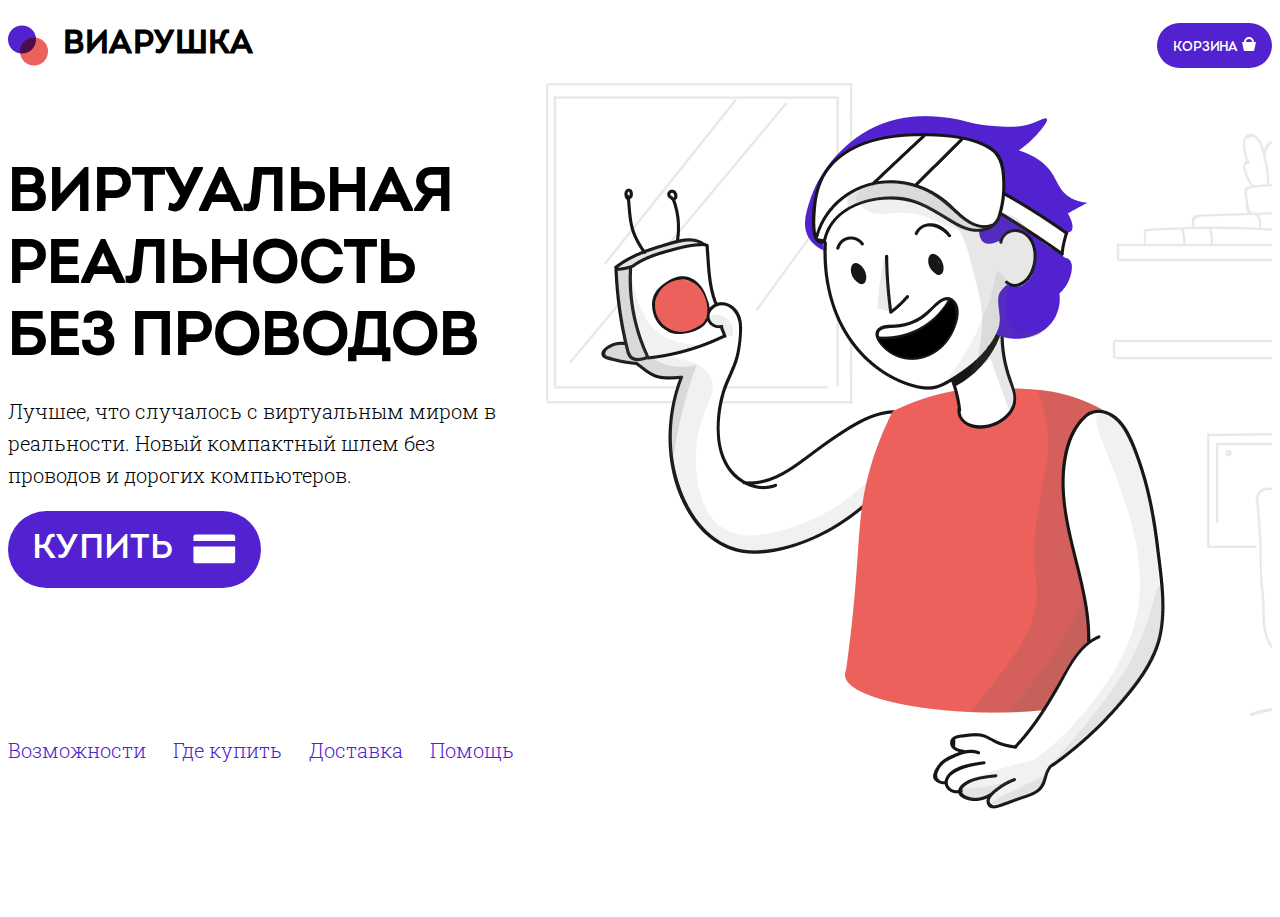
==== index.html @ 83e760bf "add two pages html" ====
<!DOCTYPE html>
<html lang="ru">

<head>
    <meta charset="UTF-8">
    <meta name="viewport" content="width=device-width, initial-scale=1.0">
    <title>Виарушка</title>

    <link rel="stylesheet icon" type="image/svg" href="assets/image/sign.svg">
    <link rel="stylesheet" type="text/css" href="assets/styles/style.css">
    <link rel="preconnect" href="https://fonts.googleapis.com">
    <link rel="preconnect" href="https://fonts.gstatic.com" crossorigin>
    <link
        href="https://fonts.googleapis.com/css2?family=Archivo+Black&family=Raleway:wght@300;600;800&family=Roboto+Slab:wght@200;300;400&family=Rubik:wght@400;500;600;700&display=swap"
        rel="stylesheet">
</head>

<body>
    <div class="container">
        <header class="header">
            <div class="header__logo">
                <img class="header__logo__img" src="./assets/image/sign.svg" alt="Логотип">
                <h1>ВИАРУШКА</h1>
            </div>
            <button class="header__button">
                КОРЗИНА
                <img class="header__button__icon" src="./assets/image/ico.svg">
            </button>

        </header>
        <div class="main_content">
            <aside class="aside">
                <p class="aside__title">ВИРТУАЛЬНАЯ РЕАЛЬНОСТЬ БЕЗ ПРОВОДОВ</p>
                <p class="aside__text">Лучшее, что случалось с виртуальным миром в реальности. Новый компактный шлем без
                    проводов и дорогих
                    компьютеров.</p>
                <button class="aside__button">КУПИТЬ
                    <img class="aside__button__icon" src="./assets/image/ico2.svg">
                </button>
                <nav class="nav">
                    <a class="nav__item" href="vr_main.html">Возможности</a>
                    <a class="nav__item" href="#">Где купить</a>
                    <a class="nav__item" href="#">Доставка</a>
                    <a class="nav__item" href="#">Помощь</a>
                </nav>
            </aside>
            <div class="aside__right">
                <img class="aside__right_picture" src="./assets/image/guy.png">
            </div>
        </div>
    </div>


    </div>
</body>

</html>
---- assets/styles/style.css ----
* {
    box-sizing: border-box;
}

html {
    margin: 0;
    padding: 0;

}

@font-face {
    font-family: 'Intro Regular';
    src: url('/assets/fonts/Intro/Intro-Regular.eot');
    src: url('/assets/fonts/Intro/Intro-Regular.eot') format('embedded-opentype'),
        url('/assets/fonts/Intro/Intro-Regular.woff') format('woff'),
        url('/assets/fonts/Intro/Intro-Regular.ttf') format('truetype');
    font-weight: normal;
    font-style: normal;
}

.container {
    max-width: 1290px;
    margin: auto;

}

.header {
    display: flex;
    flex-direction: row;
    justify-content: space-between;
    align-items: center;


}

.header__logo {
    display: flex;
    gap: 15px;
}

.header__logo__img,
.aside__button__icon {
    display: block;
}

h1 {
    font-family: 'Intro Regular';
}

.header__button {
    border-radius: 100px;
    background: var(--unnamed, #5222D0);

    font-family: 'Intro Regular';
    color: white;
    padding: 14px 16px;
    border: none;
    cursor: pointer;

}

.main_content {
    display: flex;
    flex-direction: row;
    justify-content: space-between;
}

.aside {
    display: flex;
    flex-direction: column;
    justify-content: flex-start;
    width: 40%;

}

.aside__title {
    color: var(--unnamed, #000);
    font-family: 'Intro Regular';
    font-size: 60px;
    font-style: normal;
    font-weight: 600;
    line-height: 120%;
    margin: 76px 0 0 0;
    /* 72px */
}

.aside__text {
    color: var(--unnamed, #000);
    font-family: Roboto Slab;
    font-size: 20px;
    font-style: normal;
    font-weight: 300;
    line-height: 160%;
    /* 32px */
}

.aside__button {
    display: flex;
    gap: 20px;
    align-items: center;
    justify-content: center;
    border-radius: 100px;
    background: var(--unnamed, #5222D0);
    width: 50%;
    border: none;
    padding: 21px 33px;
    margin-bottom: 146px;
    cursor: pointer;

    font-family: 'Intro Regular';
    color: var(--unnamed, #FFF);
    font-size: 35px;
    font-style: normal;
    font-weight: 400;
    line-height: normal;


}

.aside__right {

    background-image: url('../image/background.png');
    background-repeat: no-repeat;
    z-index: -1;


    height: 826px;
    width: 726px;

}

.aside__right_picture {
    padding-left: 55px;
    padding-top: 33px;
}

.nav {
    display: flex;
    flex-direction: row;
    justify-content: space-between;
}

.nav__item {
    color: #5222D0;
    font-family: Roboto Slab;
    font-size: 20px;
    font-style: normal;
    font-weight: 300;
    line-height: 160%;
    text-decoration: none;
    /* 32px */
}
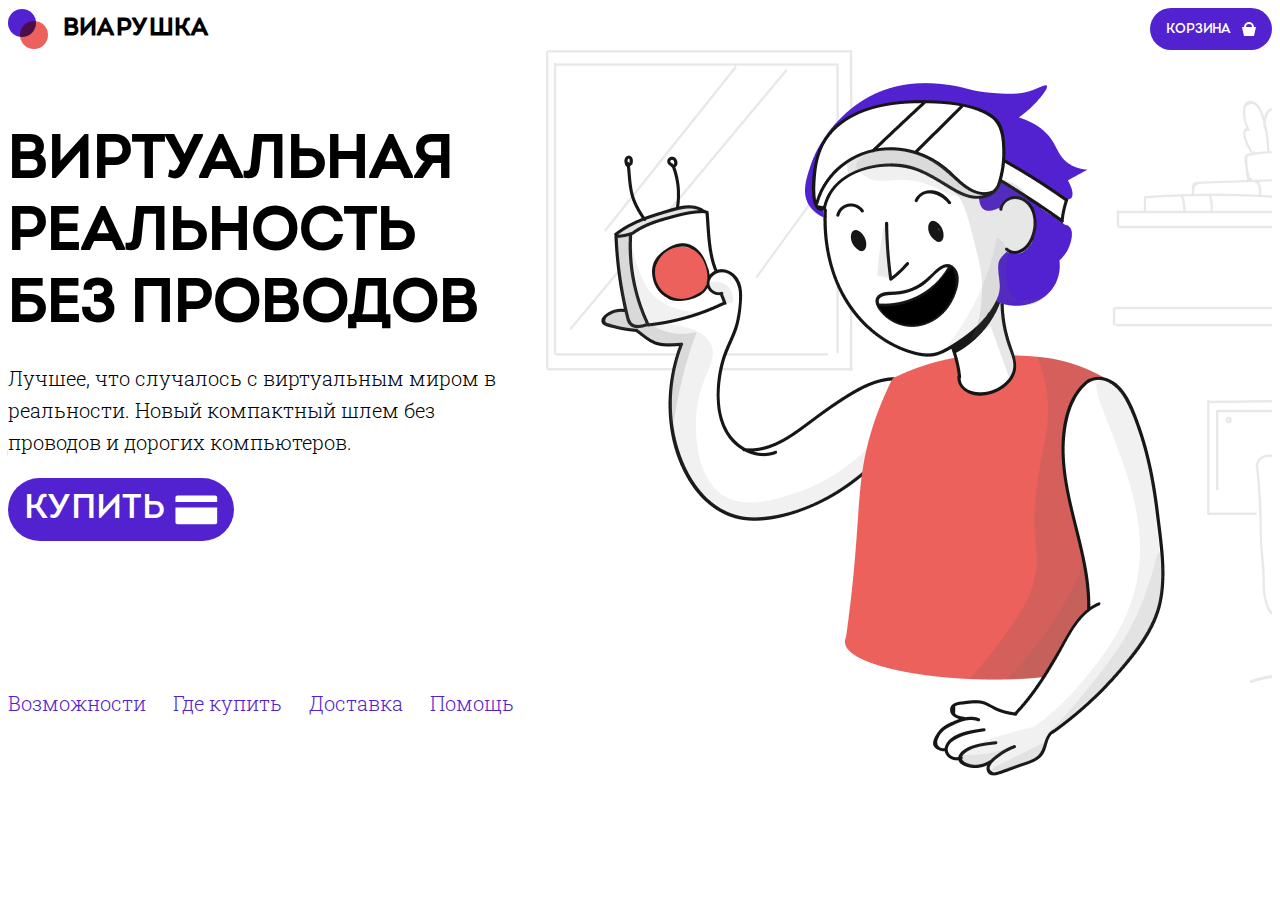
==== commit 24a5f6a3: "edit code" ====
--- a/index.html
+++ b/index.html
@@ -18,34 +18,37 @@
 <body>
     <div class="container">
         <header class="header">
-            <div class="header__logo">
-                <img class="header__logo__img" src="./assets/image/sign.svg" alt="Логотип">
-                <h1>ВИАРУШКА</h1>
+            <div class="logo-group">
+                <img class="logo-group__logo" src="./assets/image/sign.svg" alt="Логотип">
+                <span class="logo-group__title">ВИАРУШКА</span>
             </div>
-            <button class="header__button">
-                КОРЗИНА
-                <img class="header__button__icon" src="./assets/image/ico.svg">
+            <button class="button">
+                <span class="button__title">КОРЗИНА</span>
+                <img class="button__icon-cart" src="./assets/image/ico.svg">
             </button>
 
         </header>
         <div class="main_content">
             <aside class="aside">
-                <p class="aside__title">ВИРТУАЛЬНАЯ РЕАЛЬНОСТЬ БЕЗ ПРОВОДОВ</p>
+                <span class="aside__title">ВИРТУАЛЬНАЯ РЕАЛЬНОСТЬ БЕЗ ПРОВОДОВ</span>
                 <p class="aside__text">Лучшее, что случалось с виртуальным миром в реальности. Новый компактный шлем без
                     проводов и дорогих
                     компьютеров.</p>
-                <button class="aside__button">КУПИТЬ
-                    <img class="aside__button__icon" src="./assets/image/ico2.svg">
-                </button>
+                <div class="aside__button">
+                    <button class="button">
+                        <span class="button__title-buy">КУПИТЬ</span>
+                        <img class="button__icon-buy" src="./assets/image/ico2.svg">
+                    </button>
+                </div>
                 <nav class="nav">
-                    <a class="nav__item" href="vr_main.html">Возможности</a>
+                    <a class="nav__item" href="vr_main.html" target="_blank">Возможности</a>
                     <a class="nav__item" href="#">Где купить</a>
                     <a class="nav__item" href="#">Доставка</a>
                     <a class="nav__item" href="#">Помощь</a>
                 </nav>
             </aside>
-            <div class="aside__right">
-                <img class="aside__right_picture" src="./assets/image/guy.png">
+            <div class="aside-right">
+                <img class="aside-right__picture" src="./assets/image/guy.png">
             </div>
         </div>
     </div>
--- a/assets/styles/style.css
+++ b/assets/styles/style.css
@@ -33,21 +33,30 @@
 
 }
 
-.header__logo {
+.logo-group {
     display: flex;
+    align-items: center;
     gap: 15px;
 }
 
-.header__logo__img,
-.aside__button__icon {
+.logo-group__logo,
+.button__icon-cart {
     display: block;
 }
 
-h1 {
+.logo-group__title {
     font-family: 'Intro Regular';
+    font-size: 24px;
+    font-style: normal;
+    font-weight: 700;
+    line-height: 120%;
 }
 
-.header__button {
+.button {
+    display: flex;
+    align-items: center;
+    gap: 10px;
+
     border-radius: 100px;
     background: var(--unnamed, #5222D0);
 
@@ -57,6 +66,10 @@
     border: none;
     cursor: pointer;
 
+}
+
+.button__title {
+    text-transform: uppercase;
 }
 
 .main_content {
@@ -76,6 +89,7 @@
 .aside__title {
     color: var(--unnamed, #000);
     font-family: 'Intro Regular';
+    text-transform: uppercase;
     font-size: 60px;
     font-style: normal;
     font-weight: 600;
@@ -95,18 +109,12 @@
 }
 
 .aside__button {
-    display: flex;
-    gap: 20px;
-    align-items: center;
-    justify-content: center;
-    border-radius: 100px;
-    background: var(--unnamed, #5222D0);
     width: 50%;
-    border: none;
-    padding: 21px 33px;
     margin-bottom: 146px;
-    cursor: pointer;
 
+}
+
+.button__title-buy {
     font-family: 'Intro Regular';
     color: var(--unnamed, #FFF);
     font-size: 35px;
@@ -117,7 +125,7 @@
 
 }
 
-.aside__right {
+.aside-right {
 
     background-image: url('../image/background.png');
     background-repeat: no-repeat;
@@ -129,7 +137,7 @@
 
 }
 
-.aside__right_picture {
+.aside-right__picture {
     padding-left: 55px;
     padding-top: 33px;
 }
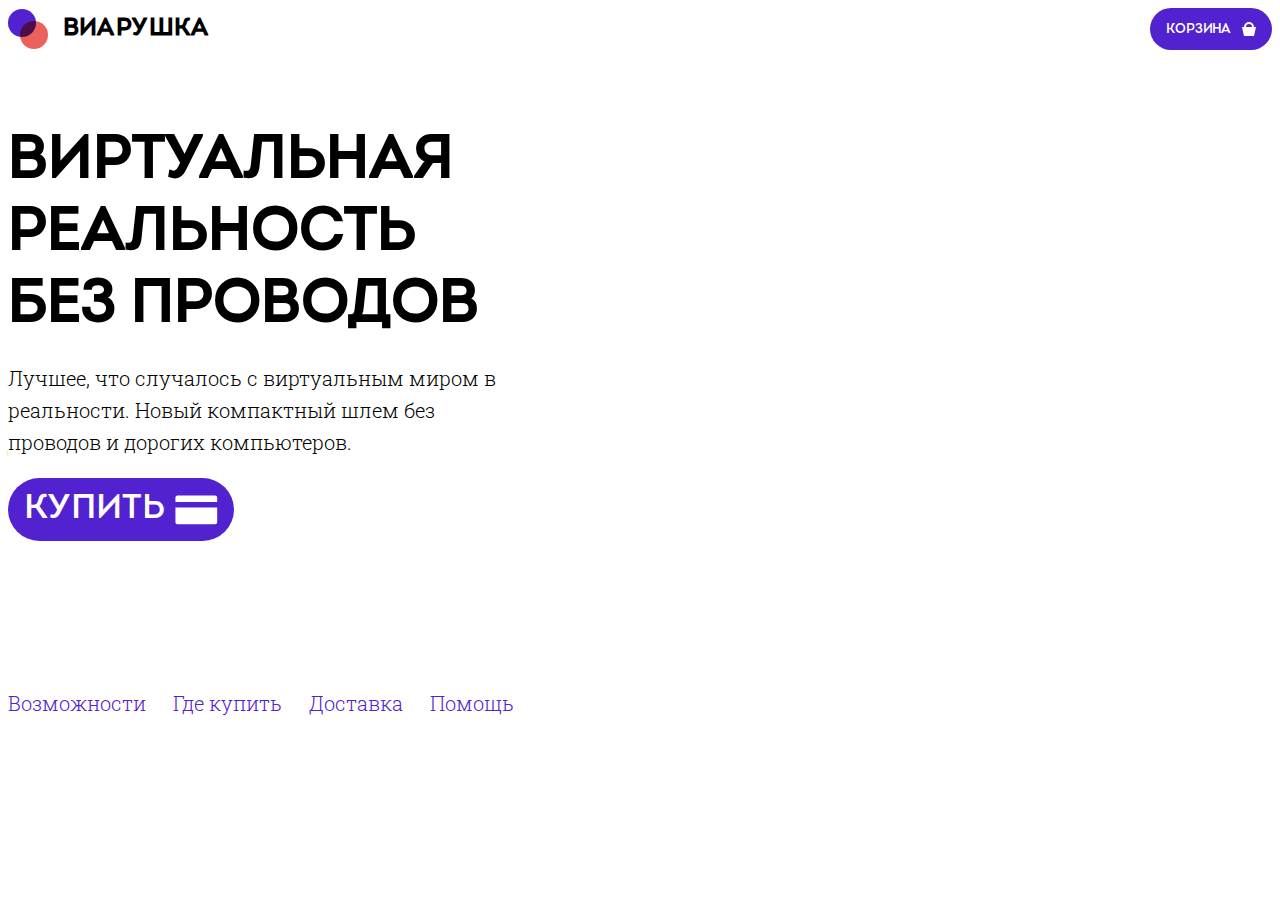
==== commit f12a7f29: "edit code with cat`s corrections" ====
--- a/index.html
+++ b/index.html
@@ -47,9 +47,7 @@
                     <a class="nav__item" href="#">Помощь</a>
                 </nav>
             </aside>
-            <div class="aside-right">
-                <img class="aside-right__picture" src="./assets/image/guy.png">
-            </div>
+
         </div>
     </div>
 
